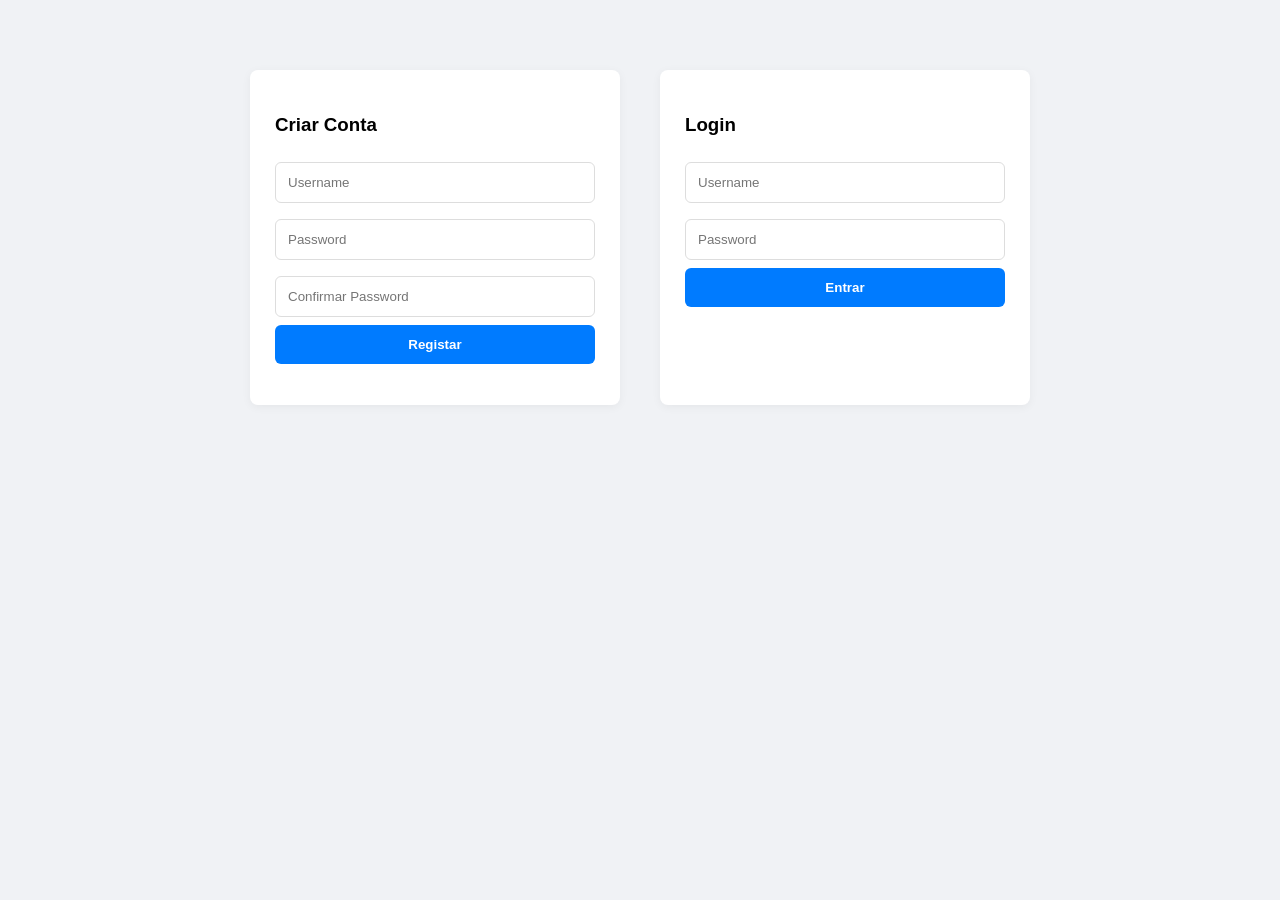
==== target/Firstwebapp-0.0.1/dashboard.html @ 9cf435bf "first push" ====
<!DOCTYPE html>
<html lang="pt">
<head>
    <meta charset="UTF-8">
    <title>Dashboard</title>
    <link rel="stylesheet" href="css/style.css">
</head>
<body>
<div class="container">
    <button class="logout-btn" onclick="logout()">Sair</button>
    <h2 id="welcomeText">Bem-vindo</h2>
    <p>Perfil: <span id="userRole" class="badge"></span></p>

    <h3>Utilizadores Registados</h3>
    <table id="userTable">
        <thead>
        <tr>
            <th>Utilizador</th>
            <th>Cargo</th>
            <th>Ações</th>
        </tr>
        </thead>
        <tbody></tbody>
    </table>
</div>
<script src="js/app.js"></script>
<script>
    // Carrega os dados assim que a página abre
    window.onload = loadDashboard;
</script>
</body>
</html>
---- target/Firstwebapp-0.0.1/css/style.css ----
body { font-family: 'Segoe UI', Tahoma, sans-serif; background-color: #f0f2f5; margin: 0; padding: 20px; }
.container { max-width: 900px; margin: auto; background: white; padding: 30px; border-radius: 12px; box-shadow: 0 4px 15px rgba(0,0,0,0.1); }

/* Forms */
.auth-box { display: flex; gap: 40px; justify-content: center; margin-top: 50px; }
.card { background: white; padding: 25px; border-radius: 8px; width: 320px; box-shadow: 0 2px 10px rgba(0,0,0,0.05); }
input { width: 100%; padding: 12px; margin: 8px 0; border: 1px solid #ddd; border-radius: 6px; box-sizing: border-box; }
button { width: 100%; padding: 12px; background-color: #007bff; color: white; border: none; border-radius: 6px; cursor: pointer; font-weight: 600; transition: 0.3s; }
button:hover { background-color: #0056b3; }

/* Dashboard Table */
table { width: 100%; border-collapse: collapse; margin-top: 20px; }
th, td { padding: 15px; text-align: left; border-bottom: 1px solid #eee; }
th { background-color: #f8f9fa; color: #333; }

/* Badges de Roles */
.badge { padding: 4px 10px; border-radius: 20px; font-size: 11px; text-transform: uppercase; font-weight: bold; }
.role-admin { background: #ffdada; color: #cc0000; }
.role-bo { background: #d0e1fd; color: #0044cc; }
.role-user { background: #d1f7d1; color: #008800; }

/* Actions */
.btn-action { width: auto; padding: 5px 10px; font-size: 12px; margin-right: 5px; }
.btn-delete { background-color: #dc3545; }
.logout-btn { background-color: #6c757d; width: auto; float: right; }
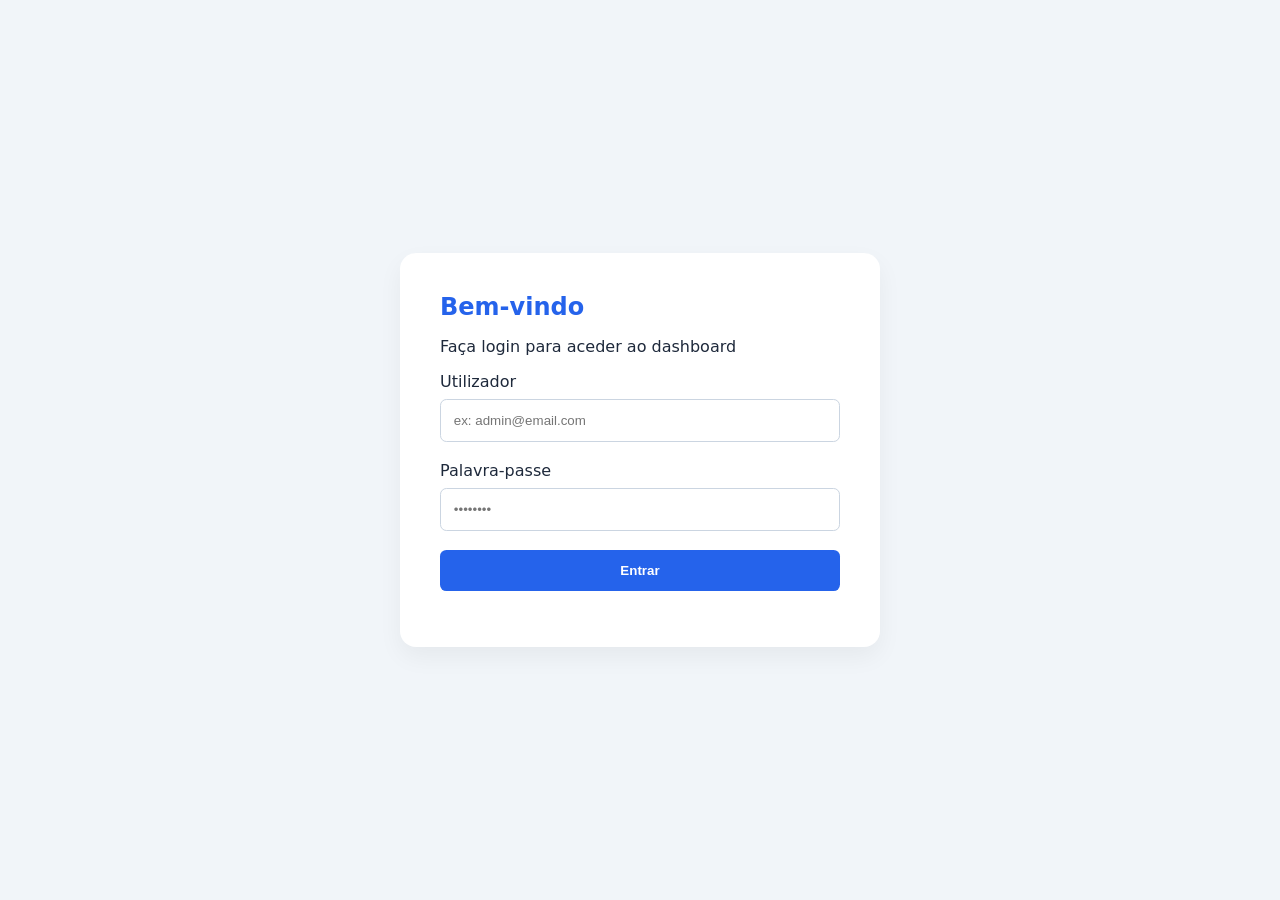
==== commit ed28363d: "changes to the front end" ====
--- a/target/Firstwebapp-0.0.1/dashboard.html
+++ b/target/Firstwebapp-0.0.1/dashboard.html
@@ -2,31 +2,43 @@
 <html lang="pt">
 <head>
     <meta charset="UTF-8">
-    <title>Dashboard</title>
+    <title>ADC - Dashboard</title>
     <link rel="stylesheet" href="css/style.css">
 </head>
 <body>
-<div class="container">
-    <button class="logout-btn" onclick="logout()">Sair</button>
-    <h2 id="welcomeText">Bem-vindo</h2>
-    <p>Perfil: <span id="userRole" class="badge"></span></p>
+<nav class="navbar">
+    <div class="nav-brand">ADC Application</div>
+    <div class="nav-user">
+        <span id="welcomeText"></span>
+        <span id="userRole" class="badge"></span>
+        <button class="btn-logout" onclick="logout()">Sair</button>
+    </div>
+</nav>
 
-    <h3>Utilizadores Registados</h3>
-    <table id="userTable">
-        <thead>
-        <tr>
-            <th>Utilizador</th>
-            <th>Cargo</th>
-            <th>Ações</th>
-        </tr>
-        </thead>
-        <tbody></tbody>
-    </table>
-</div>
+<main class="container">
+    <section class="card">
+        <div class="card-header">
+            <h3>Utilizadores do Sistema</h3>
+            <button onclick="loadUsers()" class="btn-sm">Atualizar</button>
+        </div>
+
+        <div class="table-responsive">
+            <table id="userTable">
+                <thead>
+                <tr>
+                    <th>Username</th>
+                    <th>Cargo</th>
+                    <th>Ações</th>
+                </tr>
+                </thead>
+                <tbody>
+                </tbody>
+            </table>
+        </div>
+    </section>
+</main>
+
 <script src="js/app.js"></script>
-<script>
-    // Carrega os dados assim que a página abre
-    window.onload = loadDashboard;
-</script>
+<script>window.onload = initDashboard;</script>
 </body>
 </html>
--- a/target/Firstwebapp-0.0.1/css/style.css
+++ b/target/Firstwebapp-0.0.1/css/style.css
@@ -1,25 +1,41 @@
-body { font-family: 'Segoe UI', Tahoma, sans-serif; background-color: #f0f2f5; margin: 0; padding: 20px; }
-.container { max-width: 900px; margin: auto; background: white; padding: 30px; border-radius: 12px; box-shadow: 0 4px 15px rgba(0,0,0,0.1); }
+:root {
+    --primary: #2563eb;
+    --danger: #dc2626;
+    --text: #1e293b;
+    --bg: #f1f5f9;
+}
 
-/* Forms */
-.auth-box { display: flex; gap: 40px; justify-content: center; margin-top: 50px; }
-.card { background: white; padding: 25px; border-radius: 8px; width: 320px; box-shadow: 0 2px 10px rgba(0,0,0,0.05); }
-input { width: 100%; padding: 12px; margin: 8px 0; border: 1px solid #ddd; border-radius: 6px; box-sizing: border-box; }
-button { width: 100%; padding: 12px; background-color: #007bff; color: white; border: none; border-radius: 6px; cursor: pointer; font-weight: 600; transition: 0.3s; }
-button:hover { background-color: #0056b3; }
+body { font-family: 'Segoe UI', system-ui, sans-serif; background: var(--bg); margin: 0; color: var(--text); }
 
-/* Dashboard Table */
-table { width: 100%; border-collapse: collapse; margin-top: 20px; }
-th, td { padding: 15px; text-align: left; border-bottom: 1px solid #eee; }
-th { background-color: #f8f9fa; color: #333; }
+/* Centralizar Login */
+.auth-wrapper { display: flex; height: 100vh; align-items: center; justify-content: center; }
+.auth-card { background: white; padding: 2.5rem; border-radius: 1rem; box-shadow: 0 10px 25px rgba(0,0,0,0.05); width: 100%; max-width: 400px; }
+.auth-card h1 { margin: 0 0 0.5rem; font-size: 1.5rem; color: var(--primary); }
 
-/* Badges de Roles */
-.badge { padding: 4px 10px; border-radius: 20px; font-size: 11px; text-transform: uppercase; font-weight: bold; }
-.role-admin { background: #ffdada; color: #cc0000; }
-.role-bo { background: #d0e1fd; color: #0044cc; }
-.role-user { background: #d1f7d1; color: #008800; }
+/* Navbar */
+.navbar { background: white; padding: 1rem 5%; display: flex; justify-content: space-between; align-items: center; border-bottom: 1px solid #e2e8f0; }
+.nav-brand { font-weight: bold; font-size: 1.2rem; }
+.nav-user { display: flex; align-items: center; gap: 1rem; }
 
-/* Actions */
-.btn-action { width: auto; padding: 5px 10px; font-size: 12px; margin-right: 5px; }
-.btn-delete { background-color: #dc3545; }
-.logout-btn { background-color: #6c757d; width: auto; float: right; }+/* Tabelas e Cards */
+.container { padding: 2rem 5%; }
+.card { background: white; border-radius: 0.5rem; box-shadow: 0 1px 3px rgba(0,0,0,0.1); overflow: hidden; }
+.card-header { padding: 1rem; display: flex; justify-content: space-between; align-items: center; border-bottom: 1px solid #f1f5f9; }
+
+table { width: 100%; border-collapse: collapse; }
+th { background: #f8fafc; padding: 1rem; text-align: left; font-size: 0.85rem; color: #64748b; }
+td { padding: 1rem; border-top: 1px solid #f1f5f9; }
+
+/* Botões e Inputs */
+input { width: 100%; padding: 0.8rem; margin: 0.5rem 0 1.2rem; border: 1px solid #cbd5e1; border-radius: 0.4rem; box-sizing: border-box; }
+button { cursor: pointer; border-radius: 0.4rem; font-weight: 600; transition: 0.2s; }
+#loginBtn { background: var(--primary); color: white; border: none; width: 100%; padding: 0.8rem; }
+.btn-logout { background: #fee2e2; color: var(--danger); border: 1px solid #fecaca; padding: 0.4rem 0.8rem; }
+.btn-sm { padding: 0.4rem 0.8rem; font-size: 0.8rem; }
+
+/* Badges */
+.badge { padding: 0.2rem 0.6rem; border-radius: 1rem; font-size: 0.7rem; font-weight: bold; }
+.role-admin { background: #dcfce7; color: #166534; }
+.role-user { background: #f1f5f9; color: #475569; }
+
+.msg { font-size: 0.9rem; text-align: center; margin-top: 1rem; color: var(--danger); }
